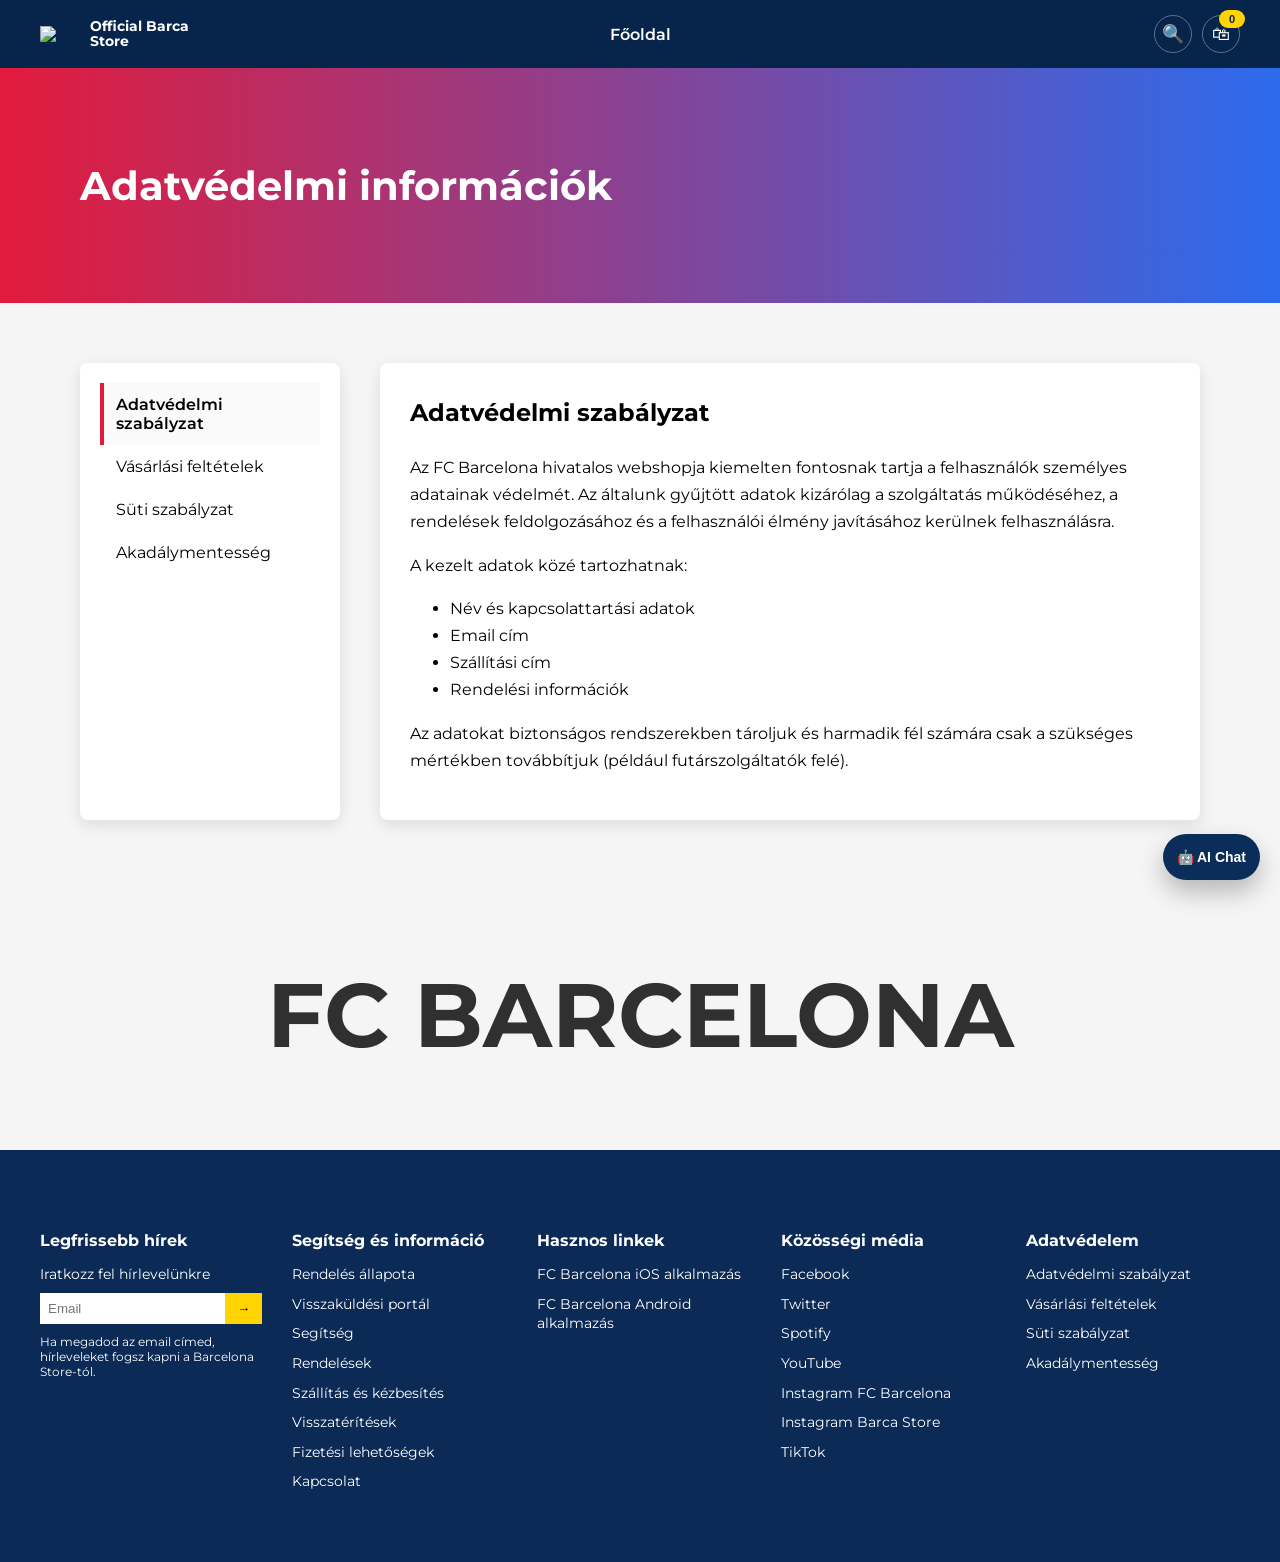
==== adatvedelem.html @ 0e1f5942 "Add files via upload" ====
<!DOCTYPE html>

<html lang="hu">
<head>
<meta charset="UTF-8">
<meta name="viewport" content="width=device-width, initial-scale=1.0">

<title>Adatvédelem | Barca Store</title>

<link href="https://fonts.googleapis.com/css2?family=Montserrat:wght@400;600;700&display=swap" rel="stylesheet">

<style>

body{
margin:0;
font-family:'Montserrat',sans-serif;
background:#f5f5f5;
}
footer{
background:#0b2a55;
padding:60px 40px;
}

.footer-grid{
display:grid;
grid-template-columns:repeat(5,1fr);
gap:30px;
max-width:1400px;
margin:auto;
}

.footer-grid h4{
margin-bottom:15px;
font-size:16px;
}

.footer-grid a{
display:block;
font-size:14px;
margin-bottom:10px;
color:#ddd;
text-decoration:none;
line-height:1.4;
}

.footer-grid a:hover{
text-decoration:underline;
color:white;
}

.footer-grid p{
font-size:14px;
margin-bottom:8px;
color:#ddd;
}

.email-box{
display:flex;
margin-top:10px;
}

.email-box input{
padding:8px;
border:none;
outline:none;
}

.email-box button{
background:#ffd400;
border:none;
padding:8px 12px;
cursor:pointer;
font-weight:bold;
}

@media(max-width:1000px){

.footer-grid{
grid-template-columns:repeat(2,1fr);
gap:40px;
}

}
/* HEADER */

.privacy-header{
background:linear-gradient(90deg,#e21b3c,#2c6bed);
color:white;
padding:60px 80px;
}

.privacy-header h1{
font-size:40px;
}

/* LAYOUT */

.privacy-container{
display:grid;
grid-template-columns:260px 1fr;
gap:40px;
padding:60px 80px;
}

/* SIDEBAR */

.sidebar{
background:white;
padding:20px;
border-radius:8px;
box-shadow:0 5px 15px rgba(0,0,0,0.1);
}

.sidebar div{
padding:12px;
cursor:pointer;
border-left:4px solid transparent;
}

.sidebar div:hover{
background:#f2f2f2;
}

.sidebar .active{
border-left:4px solid #e21b3c;
background:#fafafa;
font-weight:600;
}

/* CONTENT */

.content{
background:white;
padding:30px;
border-radius:8px;
box-shadow:0 5px 15px rgba(0,0,0,0.1);
line-height:1.7;
}

.content h2{
margin-top:0;
}

.logo-text{
display:flex;
flex-direction:column;
font-weight:bold;
font-size:14px;
line-height:1.1;
}

/* NAVBAR */

.navbar{
background:#07244a;
display:grid;
grid-template-columns:1fr auto 1fr;
align-items:center;
padding:15px 40px;
}

.logo{
display:flex;
align-items:center;
gap:10px;
}

.logo img{
width:40px;
}

.menu{
display:flex;
gap:30px;
justify-content:center;
}

.menu a{
color:white;
text-decoration:none;
font-weight:600;
}

.menu a:hover{
color:#ffd400;
}
.bigtext{
text-align:center;
font-size:90px;
font-weight:bold;
padding:80px 0;
opacity:0.8;
}
.footer-grid {
    color:white
}
</style>
<link rel="stylesheet" href="cart-system.css">
</head>

<body>

<nav class="navbar">

<a class="logo" href="barca.html">
<img src="img/logo.png">
<div class="logo-text">
<span style="color: white;">Official Barca</span>
<span style="color: white;">Store</span>
</div>
</a>

<div class="menu">
<a href="barca.html">Főoldal</a>

</div>

<div class="nav-actions">
<button class="cart-toggle" type="button" aria-label="Kosár" title="Kosár">&#128717;<span class="cart-count">0</span></button>
</div>

</nav>

<section class="privacy-header">
<h1>Adatvédelmi információk</h1>
</section>

<div class="privacy-container">

<div class="sidebar" id="menu">

<div class="active" onclick="loadContent('privacy',this)">Adatvédelmi szabályzat</div>
<div onclick="loadContent('purchase',this)">Vásárlási feltételek</div>
<div onclick="loadContent('cookie',this)">Süti szabályzat</div>
<div onclick="loadContent('access',this)">Akadálymentesség</div>

</div>

<div class="content" id="content"></div>

</div>
<div class="bigtext">
FC BARCELONA
</div>
<footer>

<div class="footer-grid">

<div>
<h4>Legfrissebb hírek</h4>
<p>Iratkozz fel hírlevelünkre</p>

<div class="email-box">
<input id="emailInput" placeholder="Email">
<button onclick="subscribe()">→</button>
</div>

<p style="margin-top:10px;font-size:12px">
Ha megadod az email címed, hírleveleket fogsz kapni a Barcelona Store-tól.
</p>
</div>

<div>
<h4>Segítség és információ</h4>
<a href="rendeles.html">Rendelés állapota</a>
<a href="visszakuldes.html">Visszaküldési portál</a>
<a href="telefon.html">Segítség</a>
<a href="segitseg.html">Rendelések</a>
<a href="segitseg.html">Szállítás és kézbesítés</a>
<a href="segitseg.html">Visszatérítések</a>
<a href="segitseg.html">Fizetési lehetőségek</a>
<a href="kapcsolat.html">Kapcsolat</a>
</div>

<div>
<h4>Hasznos linkek</h4>
<a href="https://apps.apple.com/us/app/fc-barcelona-official-app/id343196080">FC Barcelona iOS alkalmazás</a>
<a href="#">FC Barcelona Android alkalmazás</a>
</div>

<div>
<h4>Közösségi média</h4>
<a href="https://www.facebook.com/fcbarcelona/">Facebook</a>
<a href="https://x.com/fcbarcelona_es">Twitter</a>
<a href="https://open.spotify.com/">Spotify</a>
<a href="https://www.youtube.com/user/fcbarcelona">YouTube</a>
<a href="https://www.instagram.com/fcbarcelona/">Instagram FC Barcelona</a>
<a href="https://www.instagram.com/barcastore/">Instagram Barca Store</a>
<a href="https://www.tiktok.com/@fcbarcelona">TikTok</a>
</div>

<div>
<h4>Adatvédelem</h4>
<a href="adatvedelem.html">Adatvédelmi szabályzat</a>
<a href="adatvedelem.html">Vásárlási feltételek</a>
<a href="adatvedelem.html">Süti szabályzat</a>
<a href="adatvedelem.html">Akadálymentesség</a>
</div>

</div>

</footer>
<script>

const texts={

privacy:`
<h2>Adatvédelmi szabályzat</h2>

<p>Az FC Barcelona hivatalos webshopja kiemelten fontosnak tartja a felhasználók személyes adatainak védelmét. 
Az általunk gyűjtött adatok kizárólag a szolgáltatás működéséhez, a rendelések feldolgozásához és a felhasználói élmény javításához kerülnek felhasználásra.</p>

<p>A kezelt adatok közé tartozhatnak:</p>

<ul>
<li>Név és kapcsolattartási adatok</li>
<li>Email cím</li>
<li>Szállítási cím</li>
<li>Rendelési információk</li>
</ul>

<p>Az adatokat biztonságos rendszerekben tároljuk és harmadik fél számára csak a szükséges mértékben továbbítjuk (például futárszolgáltatók felé).</p>
`,

purchase:`
<h2>Vásárlási feltételek</h2>

<p>A webshop használatával a felhasználó elfogadja az általános vásárlási feltételeket.</p>

<ul>
<li>A rendelés leadása után visszaigazoló email kerül kiküldésre.</li>
<li>A fizetés biztonságos fizetési rendszereken keresztül történik.</li>
<li>A termékek kiszállítása futárszolgálattal történik.</li>
<li>A vásárló jogosult a termék visszaküldésére a megadott határidőn belül.</li>
</ul>

<p>A webshop fenntartja a jogot az árak és feltételek módosítására.</p>
`,

cookie:`
<h2>Süti szabályzat</h2>

<p>Weboldalunk sütiket használ a felhasználói élmény javítása érdekében.</p>

<p>A sütik segítenek például:</p>

<ul>
<li>A bejelentkezési adatok megjegyzésében</li>
<li>A kosár tartalmának tárolásában</li>
<li>Weboldal statisztikák készítésében</li>
</ul>

<p>A felhasználó a böngésző beállításaiban bármikor letilthatja a sütik használatát.</p>
`,

access:`
<h2>Akadálymentesség</h2>

<p>Az FC Barcelona webshop célja, hogy minden felhasználó számára elérhető legyen.</p>

<p>Az oldal tervezése során figyelembe vesszük:</p>

<ul>
<li>A képernyőolvasók támogatását</li>
<li>A kontrasztos színeket</li>
<li>A billentyűzetes navigáció lehetőségét</li>
</ul>

<p>Ha bármilyen akadályba ütközik az oldal használata során, kérjük vegye fel velünk a kapcsolatot.</p>
`

}

function loadContent(type,element){

document.querySelectorAll("#menu div").forEach(el=>{
el.classList.remove("active")
})

element.classList.add("active")

document.getElementById("content").innerHTML=texts[type]

}

loadContent("privacy",document.querySelector("#menu div"))

</script>

<script src="cart-system.js" defer></script>

</body>
</html>
---- cart-system.css ----
.nav-actions{
display:flex;
align-items:center;
justify-self:end;
}

.navbar .logo,
.navbar .logo:visited,
.navbar .logo:hover,
.navbar .logo:active,
.navbar .logo:focus{
color:#fff;
text-decoration:none;
}

.navbar .logo .logo-text,
.navbar .logo .logo-text span,
.navbar .logo b{
color:#fff;
}

.footer-grid h4,
.footer-grid p,
.footer-grid a,
.footer-grid a:visited,
.footer-grid a:hover,
.footer-grid a:active{
color:#fff;
}


.menu .has-dropdown{
position:static;
}

.menu .has-dropdown.open::after{
content:"";
position:absolute;
left:0;
right:0;
top:100%;
height:14px;
}

.menu .menu-link{
color:#fff;
text-decoration:none;
font-weight:600;
display:inline-block;
padding:2px 0;
}

.menu .menu-link:hover{
color:#ffdd00;
}

.menu .ai-chat-link{
font-weight:700;
letter-spacing:.2px;
}

.menu-dropdown{
display:none;
position:absolute;
left:0;
right:0;
top:100%;
transform:none;
background:#161845;
border:1px solid rgba(255,255,255,0.1);
box-shadow:0 20px 35px rgba(0,0,0,0.35);
border-radius:0;
padding:22px 26px 24px;
min-width:0;
width:100%;
grid-template-columns:repeat(4,1fr);
gap:18px;
z-index:1400;
align-items:start;
}

.has-dropdown.open .menu-dropdown{
display:grid;
}

.menu-col h5{
margin:0 0 8px;
font-size:14px;
color:#fff;
text-transform:uppercase;
letter-spacing:.5px;
}

.menu-col a{
display:block;
font-size:14px;
color:#d9e4ff;
text-decoration:none;
padding:5px 0;
}

.menu-col a:hover{
color:#ffd400;
}

.menu .menu-dropdown .menu-col h5{
font-family:'Bebas Neue','Arial Narrow',sans-serif;
font-size:36px;
letter-spacing:.4px;
text-transform:uppercase;
margin:0 0 6px;
line-height:1;
}

.menu .menu-dropdown .menu-col a{
font-family:'Bebas Neue','Arial Narrow',sans-serif;
font-size:34px;
line-height:1.06;
letter-spacing:.4px;
padding:4px 0;
text-transform:uppercase;
}

.menu .menu-dropdown .menu-col.small h5{
font-size:34px;
}

.menu .menu-dropdown .menu-col.small a{
font-size:32px;
}

@media(max-width:1100px){
.menu-dropdown{
grid-template-columns:repeat(2,1fr);
padding:18px;
}

.menu .menu-dropdown .menu-col h5{
font-size:18px;
}

.menu .menu-dropdown .menu-col a,
.menu .menu-dropdown .menu-col.small a{
font-size:14px;
}
}

.cart-toggle{
position:relative;
width:38px;
height:38px;
border:1px solid rgba(255,255,255,0.35);
border-radius:50%;
background:transparent;
color:#fff;
cursor:pointer;
font-size:18px;
line-height:1;
}

.search-toggle{
width:38px;
height:38px;
border:1px solid rgba(255,255,255,0.35);
border-radius:50%;
background:transparent;
color:#fff;
cursor:pointer;
font-size:18px;
line-height:1;
margin-right:10px;
}

.search-toggle:hover{
background:rgba(255,255,255,0.12);
}

.cart-toggle:hover{
background:rgba(255,255,255,0.12);
}

.cart-count{
position:absolute;
top:-6px;
right:-6px;
min-width:18px;
height:18px;
padding:0 4px;
border-radius:999px;
background:#ffd400;
color:#07244a;
font-size:11px;
font-weight:700;
display:flex;
align-items:center;
justify-content:center;
}

.cartsys-backdrop{
position:fixed;
inset:0;
background:rgba(5,12,30,0.55);
opacity:0;
pointer-events:none;
transition:opacity .25s ease;
z-index:1200;
}

.site-search-overlay{
position:fixed;
inset:0;
background:rgba(5,12,30,0.62);
display:none;
align-items:flex-start;
justify-content:center;
padding:88px 20px 20px;
z-index:1600;
}

.site-search-overlay.open{
display:flex;
}

.site-search-panel{
width:min(980px,96vw);
background:#f4f6fa;
border-radius:12px;
border:1px solid #d5dbe7;
box-shadow:0 20px 45px rgba(0,0,0,0.4);
padding:16px;
}

.site-search-form{
display:grid;
grid-template-columns:1fr auto auto;
gap:10px;
align-items:center;
position:relative;
}

.site-search-input{
height:46px;
border:1px solid #bcc7dd;
border-radius:10px;
padding:0 14px;
font-size:16px;
background:#fff;
color:#102449;
}

.site-search-suggestions{
position:absolute;
left:0;
right:220px;
top:50px;
background:#fff;
border:1px solid #bcc7dd;
border-radius:10px;
box-shadow:0 12px 24px rgba(0,0,0,0.15);
max-height:280px;
overflow:auto;
display:none;
z-index:2;
}

.site-search-suggestions.open{
display:block;
}

.site-search-suggestion{
display:block;
width:100%;
text-align:left;
border:none;
background:#fff;
padding:10px 12px;
font-size:14px;
color:#102449;
cursor:pointer;
}

.site-search-suggestion:hover{
background:#eef3ff;
}

.site-search-suggestion small{
color:#5f6f95;
display:block;
font-size:12px;
margin-top:2px;
}

.site-search-submit,
.site-search-close{
height:46px;
border:none;
border-radius:10px;
padding:0 14px;
font-weight:700;
cursor:pointer;
}

.site-search-submit{
background:#0d2e5a;
color:#fff;
}

.site-search-close{
background:#e1e6f0;
color:#23355b;
}

.ai-chat-toggle{
position:fixed;
right:20px;
bottom:20px;
height:46px;
padding:0 14px;
border:none;
border-radius:999px;
background:#0b2d59;
color:#fff;
font-weight:700;
cursor:pointer;
font-size:14px;
line-height:1;
box-shadow:0 12px 24px rgba(0,0,0,0.25);
z-index:1652;
}

.ai-chat-panel{
position:fixed;
right:22px;
bottom:82px;
width:min(360px,92vw);
height:min(520px,72vh);
background:#f4f6fa;
border:1px solid #d5dbe7;
border-radius:14px;
box-shadow:0 20px 45px rgba(0,0,0,0.35);
display:none;
flex-direction:column;
z-index:1651;
overflow:hidden;
}

.ai-chat-panel.open{
display:flex;
}

.ai-chat-head{
display:flex;
align-items:center;
justify-content:space-between;
padding:12px 14px;
background:#0b2d59;
color:#fff;
}

.ai-chat-head strong{
font-size:15px;
}

.ai-chat-close{
border:none;
background:transparent;
color:#fff;
font-size:24px;
cursor:pointer;
line-height:1;
}

.ai-chat-body{
flex:1;
overflow:auto;
padding:12px;
display:flex;
flex-direction:column;
gap:8px;
}

.ai-chat-quick{
display:flex;
flex-wrap:wrap;
gap:6px;
padding:0 12px 10px;
background:#f4f6fa;
border-bottom:1px solid #d5dbe7;
}

.ai-chat-quick button{
border:1px solid #c7d1e7;
background:#fff;
color:#102449;
border-radius:999px;
padding:6px 10px;
font-size:12px;
cursor:pointer;
}

.ai-chat-quick button:hover{
background:#e8edf8;
}

.ai-chat-msg{
padding:10px 12px;
border-radius:12px;
font-size:14px;
line-height:1.35;
max-width:92%;
word-wrap:break-word;
animation:chatBubbleIn .28s ease both;
}

.ai-chat-msg.user{
align-self:flex-end;
background:#0b2d59;
color:#fff;
}

.ai-chat-msg.bot{
align-self:flex-start;
background:#e8edf8;
color:#102449;
}

.ai-chat-msg a{
color:#0b2d59;
font-weight:700;
text-decoration:underline;
}

.ai-chat-options{
display:flex;
flex-wrap:wrap;
gap:6px;
max-width:100%;
}

.ai-chat-options button{
border:1px solid #c7d1e7;
background:#fff;
color:#102449;
border-radius:999px;
padding:6px 10px;
font-size:12px;
cursor:pointer;
animation:chatChipIn .24s ease both;
}

.ai-chat-options button:hover{
background:#e8edf8;
}

.product.page-product-reveal{
opacity:0;
transform:translateY(14px) scale(0.985);
animation:productRevealIn .5s cubic-bezier(0.2,0.75,0.2,1) forwards;
}

@keyframes chatBubbleIn{
from{
opacity:0;
transform:translateY(8px);
}
to{
opacity:1;
transform:translateY(0);
}
}

@keyframes chatChipIn{
from{
opacity:0;
transform:translateY(6px) scale(0.98);
}
to{
opacity:1;
transform:translateY(0) scale(1);
}
}

@keyframes productRevealIn{
from{
opacity:0;
transform:translateY(14px) scale(0.985);
}
to{
opacity:1;
transform:translateY(0) scale(1);
}
}

.ai-chat-form{
display:grid;
grid-template-columns:1fr auto;
gap:8px;
padding:10px;
border-top:1px solid #d5dbe7;
background:#fff;
}

.ai-chat-input{
height:40px;
border:1px solid #bcc7dd;
border-radius:10px;
padding:0 12px;
font-size:14px;
}

.ai-chat-send{
height:40px;
border:none;
border-radius:10px;
padding:0 12px;
font-weight:700;
background:#0b2d59;
color:#fff;
cursor:pointer;
}

@media(max-width:900px){
.site-search-form{
grid-template-columns:1fr;
}

.site-search-suggestions{
right:0;
top:52px;
}

.site-search-submit,
.site-search-close,
.site-search-input{
width:100%;
}

.ai-chat-panel{
right:14px;
bottom:72px;
}

.ai-chat-toggle{
right:14px;
bottom:14px;
}
}

.cartsys-backdrop.open{
opacity:1;
pointer-events:auto;
}

.cartsys-drawer{
position:fixed;
right:0;
top:0;
height:100vh;
width:min(420px,95vw);
background:#f4f6fa;
box-shadow:-8px 0 24px rgba(0,0,0,0.24);
transform:translateX(100%);
transition:transform .25s ease;
z-index:1201;
display:flex;
flex-direction:column;
}

.cartsys-drawer.open{
transform:translateX(0);
}

.cartsys-head{
display:flex;
justify-content:space-between;
align-items:center;
padding:16px;
background:#fff;
border-bottom:1px solid #d5dbe7;
}

.cartsys-head h3{
font-size:24px;
margin:0;
color:#0d1f45;
}

.cartsys-close{
border:none;
background:transparent;
font-size:30px;
cursor:pointer;
color:#1e2f57;
}

.cartsys-items{
flex:1;
overflow:auto;
padding:14px 14px 8px;
}

.cartsys-empty{
padding:24px 8px;
color:#42557d;
font-size:15px;
}

.cartsys-item{
display:grid;
grid-template-columns:76px 1fr;
gap:10px;
background:#fff;
border:1px solid #d8dfec;
border-radius:10px;
padding:8px;
margin-bottom:10px;
}

.cartsys-item img{
width:76px;
height:76px;
object-fit:cover;
border-radius:7px;
}

.cartsys-name{
font-size:14px;
font-weight:700;
color:#0f244f;
}

.cartsys-meta{
font-size:12px;
color:#4f628a;
margin-top:2px;
}

.cartsys-row{
display:flex;
justify-content:space-between;
align-items:center;
margin-top:6px;
}

.cartsys-price{
font-size:14px;
font-weight:700;
color:#0f244f;
}

.cartsys-qty{
display:flex;
align-items:center;
gap:6px;
}

.cartsys-qty button,
.cartsys-remove{
border:1px solid #bcc7de;
background:#eef2fb;
color:#1b2b50;
cursor:pointer;
border-radius:6px;
font-size:13px;
}

.cartsys-qty button{
width:24px;
height:24px;
}

.cartsys-remove{
padding:4px 8px;
}

.cartsys-foot{
border-top:1px solid #d5dbe7;
padding:12px 14px;
background:#fff;
}

.cartsys-subtotal{
display:flex;
justify-content:space-between;
font-size:18px;
font-weight:700;
color:#0f244f;
margin-bottom:10px;
}

.cartsys-note{
font-size:12px;
color:#4f628a;
margin-bottom:10px;
}

.cartsys-pay{
width:100%;
border:none;
border-radius:6px;
background:#f2c134;
color:#111;
padding:12px;
font-weight:800;
cursor:pointer;
}
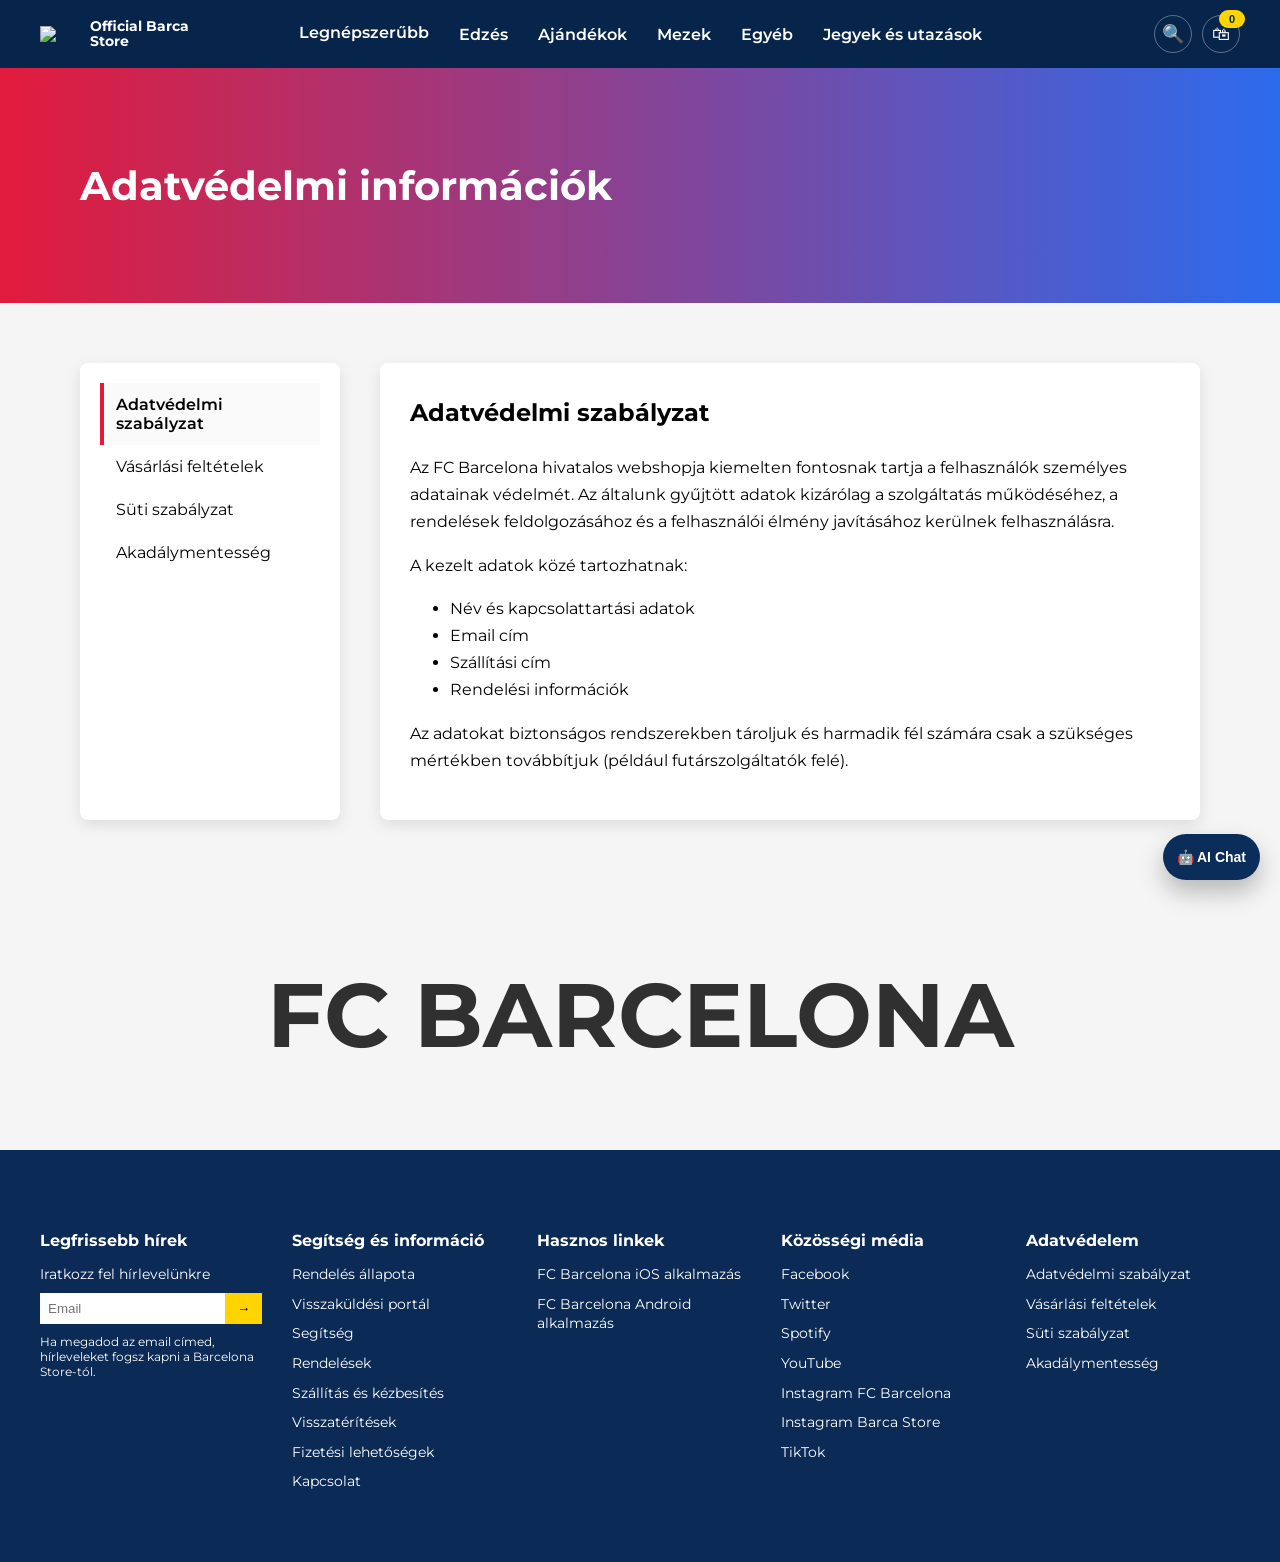
==== commit cd71b133: "Add files via upload" ====
--- a/adatvedelem.html
+++ b/adatvedelem.html
@@ -1,4 +1,4 @@
-<!DOCTYPE html>
+﻿<!DOCTYPE html>
 
 <html lang="hu">
 <head>
@@ -205,14 +205,144 @@
 <a class="logo" href="barca.html">
 <img src="img/logo.png">
 <div class="logo-text">
-<span style="color: white;">Official Barca</span>
-<span style="color: white;">Store</span>
+<span>Official Barca</span>
+<span>Store</span>
 </div>
 </a>
 
 <div class="menu">
-<a href="barca.html">Főoldal</a>
-
+<a href="legnepszerubb.html">Legnépszerűbb</a>
+<div class="has-dropdown edzes-menu">
+<a href="legnepszerubb.html?menu=edzes" class="menu-link">Edzés</a>
+<div class="menu-dropdown edzes-dropdown">
+<div class="menu-col">
+<h5>Férfi</h5>
+<a href="legnepszerubb.html?menu=edzes&kategoria=ferfi-kabat-pulover">Kabátok és pulóverek</a>
+<a href="legnepszerubb.html?menu=edzes&kategoria=ferfi-polo">Pólók</a>
+<a href="legnepszerubb.html?menu=edzes&kategoria=ferfi-nadrag-rovid">Nadrágok és rövidnadrágok</a>
+<a href="legnepszerubb.html?menu=edzes&kategoria=ferfi-melegito">Melegítők</a>
+</div>
+<div class="menu-col">
+<h5>Női</h5>
+<a href="legnepszerubb.html?menu=edzes&kategoria=noi-kabat-pulover">Kabátok és pulóverek</a>
+<a href="legnepszerubb.html?menu=edzes&kategoria=noi-polo">Pólók</a>
+<a href="legnepszerubb.html?menu=edzes&kategoria=noi-nadrag-rovid">Nadrágok és rövidnadrágok</a>
+<a href="legnepszerubb.html?menu=edzes&kategoria=noi-melegito">Melegítők</a>
+</div>
+<div class="menu-col">
+<h5>Gyerekek és babák</h5>
+<a href="legnepszerubb.html?menu=edzes&kategoria=gyerek-kabat-pulover">Kabátok és pulóverek</a>
+<a href="legnepszerubb.html?menu=edzes&kategoria=gyerek-polo">Pólók</a>
+<a href="legnepszerubb.html?menu=edzes&kategoria=gyerek-nadrag-rovid">Nadrágok és rövidnadrágok</a>
+<a href="legnepszerubb.html?menu=edzes&kategoria=gyerek-melegito">Melegítők</a>
+</div>
+</div>
+</div>
+<div class="has-dropdown">
+<a href="legnepszerubb.html?menu=ajandekok" class="menu-link">Ajándékok</a>
+<div class="menu-dropdown">
+<div class="menu-col">
+<h5>Férfi</h5>
+<a href="legnepszerubb.html?menu=ajandekok&kategoria=ferfi-pulover">Pulóverek</a>
+<a href="legnepszerubb.html?menu=ajandekok&kategoria=ferfi-polo">Pólók</a>
+<a href="legnepszerubb.html?menu=ajandekok&kategoria=ferfi-nadrag">Nadrágok és rövidnadrágok</a>
+<a href="legnepszerubb.html?menu=ajandekok&kategoria=ferfi-melegito">Melegítők</a>
+<a href="legnepszerubb.html?menu=ajandekok&kategoria=ferfi-kabat">Kabátok</a>
+</div>
+<div class="menu-col">
+<h5>Gyerekek és babák</h5>
+<a href="legnepszerubb.html?menu=ajandekok&kategoria=gyerek-pulover">Pulóverek</a>
+<a href="legnepszerubb.html?menu=ajandekok&kategoria=gyerek-polo">Pólók</a>
+<a href="legnepszerubb.html?menu=ajandekok&kategoria=gyerek-nadrag">Nadrágok és rövidnadrágok</a>
+<a href="legnepszerubb.html?menu=ajandekok&kategoria=gyerek-melegito">Melegítők</a>
+<a href="legnepszerubb.html?menu=ajandekok&kategoria=babak">Babák</a>
+</div>
+<div class="menu-col">
+<h5>Női</h5>
+<a href="legnepszerubb.html?menu=ajandekok&kategoria=noi-pulover">Pulóverek</a>
+<a href="legnepszerubb.html?menu=ajandekok&kategoria=noi-polo">Pólók</a>
+<a href="legnepszerubb.html?menu=ajandekok&kategoria=noi-nadrag">Nadrágok és rövidnadrágok</a>
+<a href="legnepszerubb.html?menu=ajandekok&kategoria=noi-melegito">Melegítők</a>
+<a href="legnepszerubb.html?menu=ajandekok&kategoria=noi-kabat">Kabátok</a>
+</div>
+<div class="menu-col">
+<h5>Kollekciók</h5>
+<a href="legnepszerubb.html?menu=ajandekok&kategoria=aftermatch">Aftermatch kollekció</a>
+<a href="legnepszerubb.html?menu=ajandekok&kategoria=essentials">Essentials kollekció</a>
+<a href="legnepszerubb.html?menu=ajandekok&kategoria=cruyff">Cruyff kollekció</a>
+<a href="legnepszerubb.html?menu=ajandekok&kategoria=retro">Retro kollekció</a>
+<a href="legnepszerubb.html?menu=ajandekok&kategoria=fan">Fan kollekció</a>
+</div>
+</div>
+</div>
+<div class="has-dropdown">
+<a href="mezek.html" class="menu-link">Mezek</a>
+<div class="menu-dropdown">
+<div class="menu-col">
+<h5>Hazai mez</h5>
+<a href="mezek.html?tipus=hazai">Férfi</a>
+<a href="mezek.html?tipus=hazai">Gyerek</a>
+<a href="mezek.html?tipus=hazai">Női</a>
+</div>
+<div class="menu-col">
+<h5>Vendég mez</h5>
+<a href="mezek.html?tipus=vendeg">Férfi</a>
+<a href="mezek.html?tipus=vendeg">Gyerek</a>
+<a href="mezek.html?tipus=vendeg">Női</a>
+</div>
+<div class="menu-col">
+<h5>Harmadikszámú mez</h5>
+<a href="mezek.html?tipus=harmadikszamu">Férfi</a>
+<a href="mezek.html?tipus=harmadikszamu">Gyerek</a>
+<a href="mezek.html?tipus=harmadikszamu">Női</a>
+</div>
+<div class="menu-col">
+<h5>Kapus mez</h5>
+<a href="mezek.html?tipus=kapus">Férfi</a>
+<a href="mezek.html?tipus=kapus">Gyerek</a>
+<a href="mezek.html?tipus=kapus">Női</a>
+</div>
+</div>
+</div>
+<div class="has-dropdown">
+<a href="legnepszerubb.html?menu=egyeb" class="menu-link">Egyéb</a>
+<div class="menu-dropdown">
+<div class="menu-col">
+<h5>Kiegészítők</h5>
+<a href="legnepszerubb.html?menu=egyeb&kategoria=hatizsak">Hátizsákok és táskák</a>
+<a href="legnepszerubb.html?menu=egyeb&kategoria=fejfedo">Fejfedők</a>
+<a href="legnepszerubb.html?menu=egyeb&kategoria=zokni">Zoknik</a>
+<a href="legnepszerubb.html?menu=egyeb&kategoria=ora-ekszer">Órák és ékszerek</a>
+</div>
+<div class="menu-col">
+<h5>Szuvenírek</h5>
+<a href="legnepszerubb.html?menu=egyeb&kategoria=sal-zaszlo">Sálak és zászlók</a>
+<a href="legnepszerubb.html?menu=egyeb&kategoria=labda">Labdák</a>
+<a href="legnepszerubb.html?menu=egyeb&kategoria=kulcstarto">Kulcstartók és mágnesek</a>
+<a href="legnepszerubb.html?menu=egyeb&kategoria=jatek">Játékok</a>
+</div>
+<div class="menu-col">
+<h5>Otthon</h5>
+<a href="legnepszerubb.html?menu=egyeb&kategoria=palack-bogre">Kulacsok és bögrék</a>
+<a href="legnepszerubb.html?menu=egyeb&kategoria=otthoni-kiegeszito">Otthoni kiegészítők</a>
+<a href="legnepszerubb.html?menu=egyeb&kategoria=elektronika">Elektronika</a>
+<a href="legnepszerubb.html?menu=egyeb&kategoria=irodaszer">Irodaszerek</a>
+</div>
+<div class="menu-col">
+<h5>Szurkolói kiegészítők</h5>
+<a href="legnepszerubb.html?menu=egyeb&kategoria=fan-kiegeszito">Összes szurkolói kiegészítő</a>
+</div>
+</div>
+</div>
+<div class="has-dropdown">
+<a href="legnepszerubb.html?menu=jegyek-es-utazasok" class="menu-link">Jegyek és utazások</a>
+<div class="menu-dropdown">
+<div class="menu-col">
+<h5>Meccsek</h5>
+<a href="legnepszerubb.html?menu=jegyek-es-utazasok">Meccsek</a>
+</div>
+</div>
+</div>
 </div>
 
 <div class="nav-actions">
@@ -391,3 +521,6 @@
 
 </body>
 </html>
+
+
+
